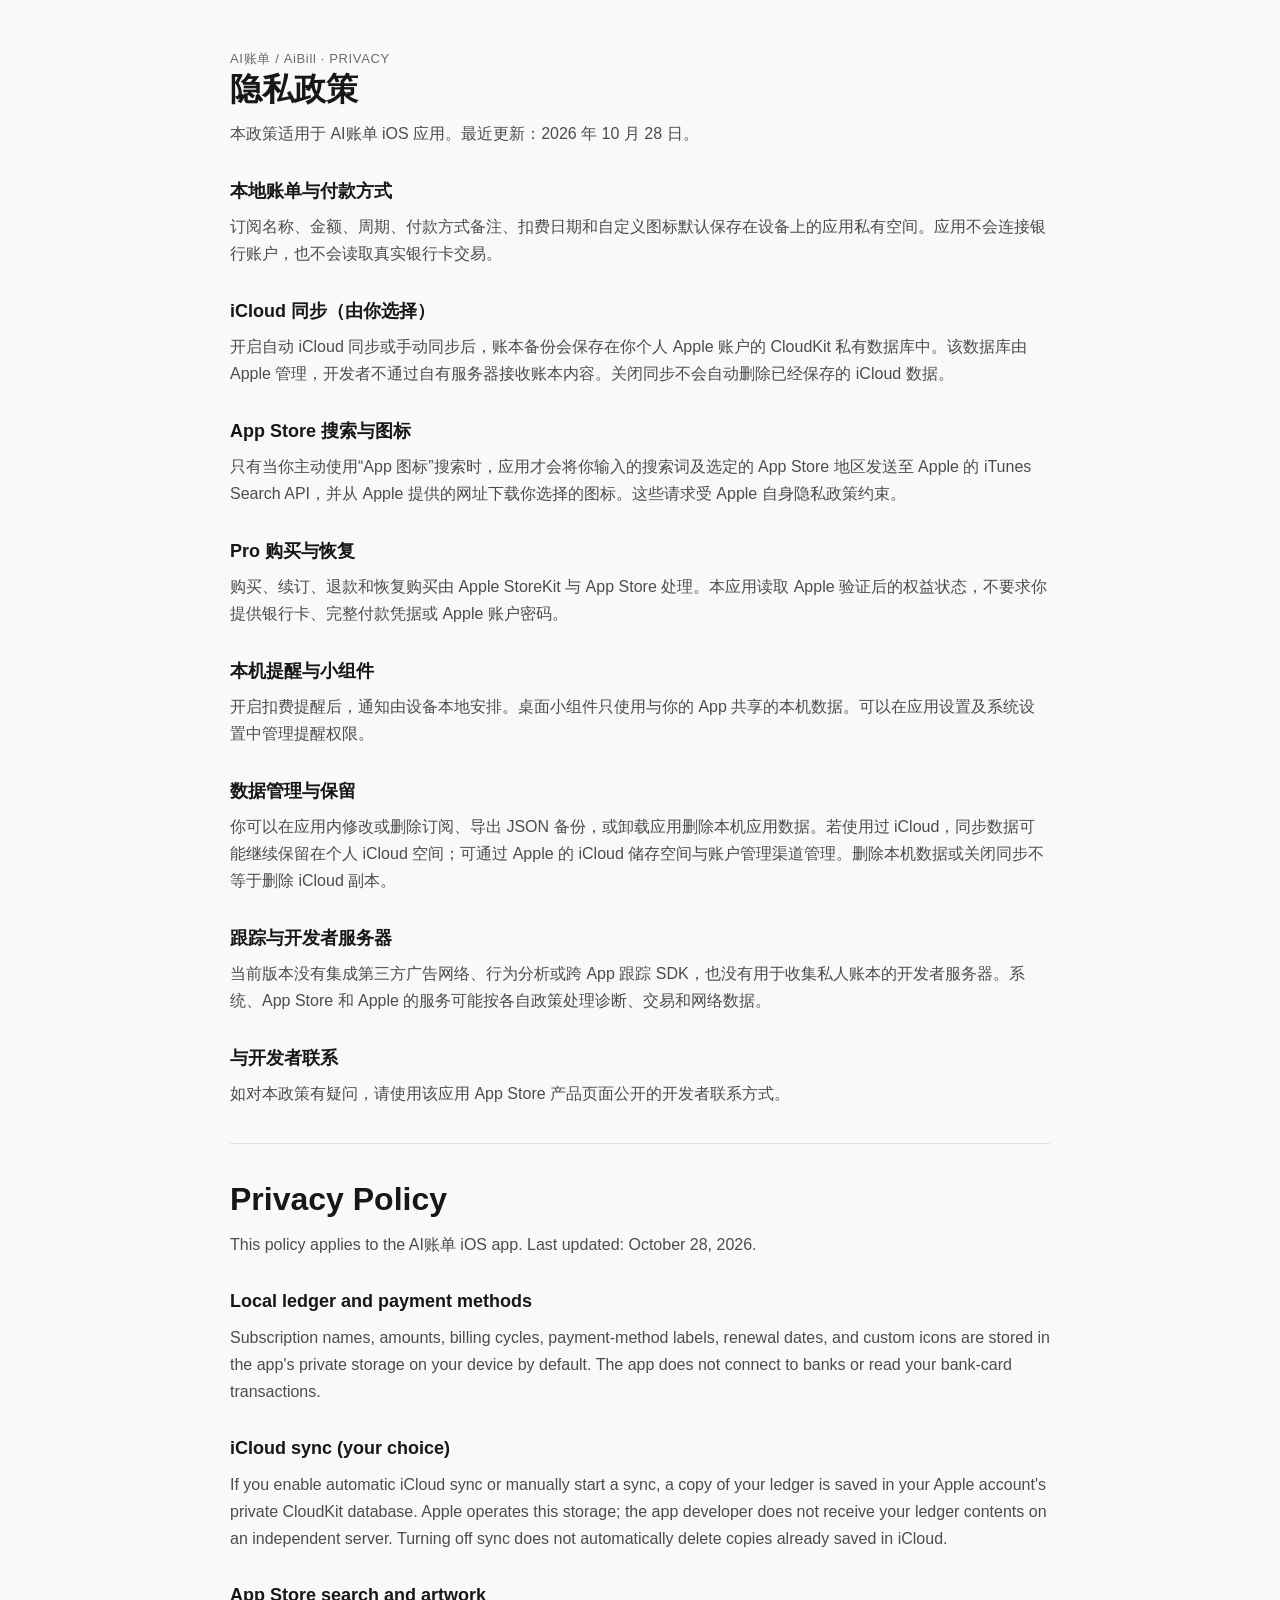
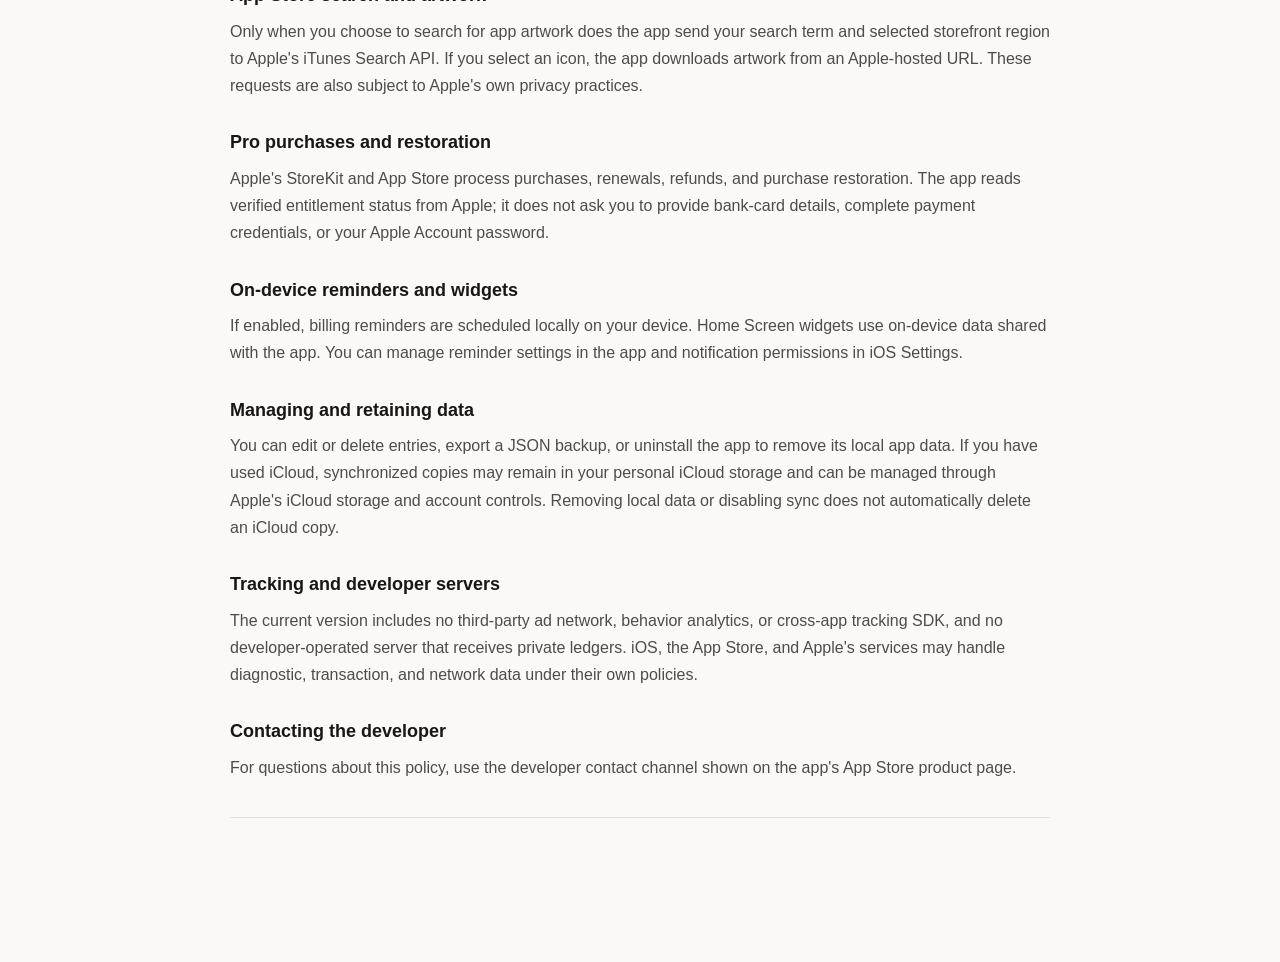
==== ai-bill/privacy/index.html @ ed978ad9 "Add bilingual AI账单 privacy policy" ====
<!DOCTYPE html>
<html lang="en">
<head><meta charset="utf-8"><meta name="viewport" content="width=device-width,initial-scale=1"><title>AI账单 · Privacy Policy / 隐私政策</title><style>body{margin:0;background:#faf9f7;color:#171717;font:16px/1.7 -apple-system,BlinkMacSystemFont,"Helvetica Neue",Arial,sans-serif}main{max-width:820px;margin:48px auto;padding:0 26px 60px}.eyebrow{font-size:13px;color:#6b6b6b;letter-spacing:.05em}h1{font-size:32px;line-height:1.2;margin:0 0 12px}h2{font-size:18px;margin:28px 0 7px}p{margin:0;color:#4c4c4c}hr{border:0;border-top:1px solid #e4e1de;margin:36px 0}.note{margin:12px 0 20px}@media(max-width:650px){main{margin:24px auto}h1{font-size:27px}}</style></head>
<body><main><div class="eyebrow">AI账单 / AiBill · PRIVACY</div>
<section lang="zh-Hans">
<h1>隐私政策</h1>
<p class="note">本政策适用于 AI账单 iOS 应用。最近更新：2026 年 10 月 28 日。</p>
<h2>本地账单与付款方式</h2><p>订阅名称、金额、周期、付款方式备注、扣费日期和自定义图标默认保存在设备上的应用私有空间。应用不会连接银行账户，也不会读取真实银行卡交易。</p>
<h2>iCloud 同步（由你选择）</h2><p>开启自动 iCloud 同步或手动同步后，账本备份会保存在你个人 Apple 账户的 CloudKit 私有数据库中。该数据库由 Apple 管理，开发者不通过自有服务器接收账本内容。关闭同步不会自动删除已经保存的 iCloud 数据。</p>
<h2>App Store 搜索与图标</h2><p>只有当你主动使用“App 图标”搜索时，应用才会将你输入的搜索词及选定的 App Store 地区发送至 Apple 的 iTunes Search API，并从 Apple 提供的网址下载你选择的图标。这些请求受 Apple 自身隐私政策约束。</p>
<h2>Pro 购买与恢复</h2><p>购买、续订、退款和恢复购买由 Apple StoreKit 与 App Store 处理。本应用读取 Apple 验证后的权益状态，不要求你提供银行卡、完整付款凭据或 Apple 账户密码。</p>
<h2>本机提醒与小组件</h2><p>开启扣费提醒后，通知由设备本地安排。桌面小组件只使用与你的 App 共享的本机数据。可以在应用设置及系统设置中管理提醒权限。</p>
<h2>数据管理与保留</h2><p>你可以在应用内修改或删除订阅、导出 JSON 备份，或卸载应用删除本机应用数据。若使用过 iCloud，同步数据可能继续保留在个人 iCloud 空间；可通过 Apple 的 iCloud 储存空间与账户管理渠道管理。删除本机数据或关闭同步不等于删除 iCloud 副本。</p>
<h2>跟踪与开发者服务器</h2><p>当前版本没有集成第三方广告网络、行为分析或跨 App 跟踪 SDK，也没有用于收集私人账本的开发者服务器。系统、App Store 和 Apple 的服务可能按各自政策处理诊断、交易和网络数据。</p>
<h2>与开发者联系</h2><p>如对本政策有疑问，请使用该应用 App Store 产品页面公开的开发者联系方式。</p>
</section>
<hr>
<section lang="en">
<h1>Privacy Policy</h1>
<p class="note">This policy applies to the AI账单 iOS app. Last updated: October 28, 2026.</p>
<h2>Local ledger and payment methods</h2><p>Subscription names, amounts, billing cycles, payment-method labels, renewal dates, and custom icons are stored in the app&#x27;s private storage on your device by default. The app does not connect to banks or read your bank-card transactions.</p>
<h2>iCloud sync (your choice)</h2><p>If you enable automatic iCloud sync or manually start a sync, a copy of your ledger is saved in your Apple account&#x27;s private CloudKit database. Apple operates this storage; the app developer does not receive your ledger contents on an independent server. Turning off sync does not automatically delete copies already saved in iCloud.</p>
<h2>App Store search and artwork</h2><p>Only when you choose to search for app artwork does the app send your search term and selected storefront region to Apple&#x27;s iTunes Search API. If you select an icon, the app downloads artwork from an Apple-hosted URL. These requests are also subject to Apple&#x27;s own privacy practices.</p>
<h2>Pro purchases and restoration</h2><p>Apple&#x27;s StoreKit and App Store process purchases, renewals, refunds, and purchase restoration. The app reads verified entitlement status from Apple; it does not ask you to provide bank-card details, complete payment credentials, or your Apple Account password.</p>
<h2>On-device reminders and widgets</h2><p>If enabled, billing reminders are scheduled locally on your device. Home Screen widgets use on-device data shared with the app. You can manage reminder settings in the app and notification permissions in iOS Settings.</p>
<h2>Managing and retaining data</h2><p>You can edit or delete entries, export a JSON backup, or uninstall the app to remove its local app data. If you have used iCloud, synchronized copies may remain in your personal iCloud storage and can be managed through Apple&#x27;s iCloud storage and account controls. Removing local data or disabling sync does not automatically delete an iCloud copy.</p>
<h2>Tracking and developer servers</h2><p>The current version includes no third-party ad network, behavior analytics, or cross-app tracking SDK, and no developer-operated server that receives private ledgers. iOS, the App Store, and Apple&#x27;s services may handle diagnostic, transaction, and network data under their own policies.</p>
<h2>Contacting the developer</h2><p>For questions about this policy, use the developer contact channel shown on the app&#x27;s App Store product page.</p>
</section>
<hr>
</main></body></html>
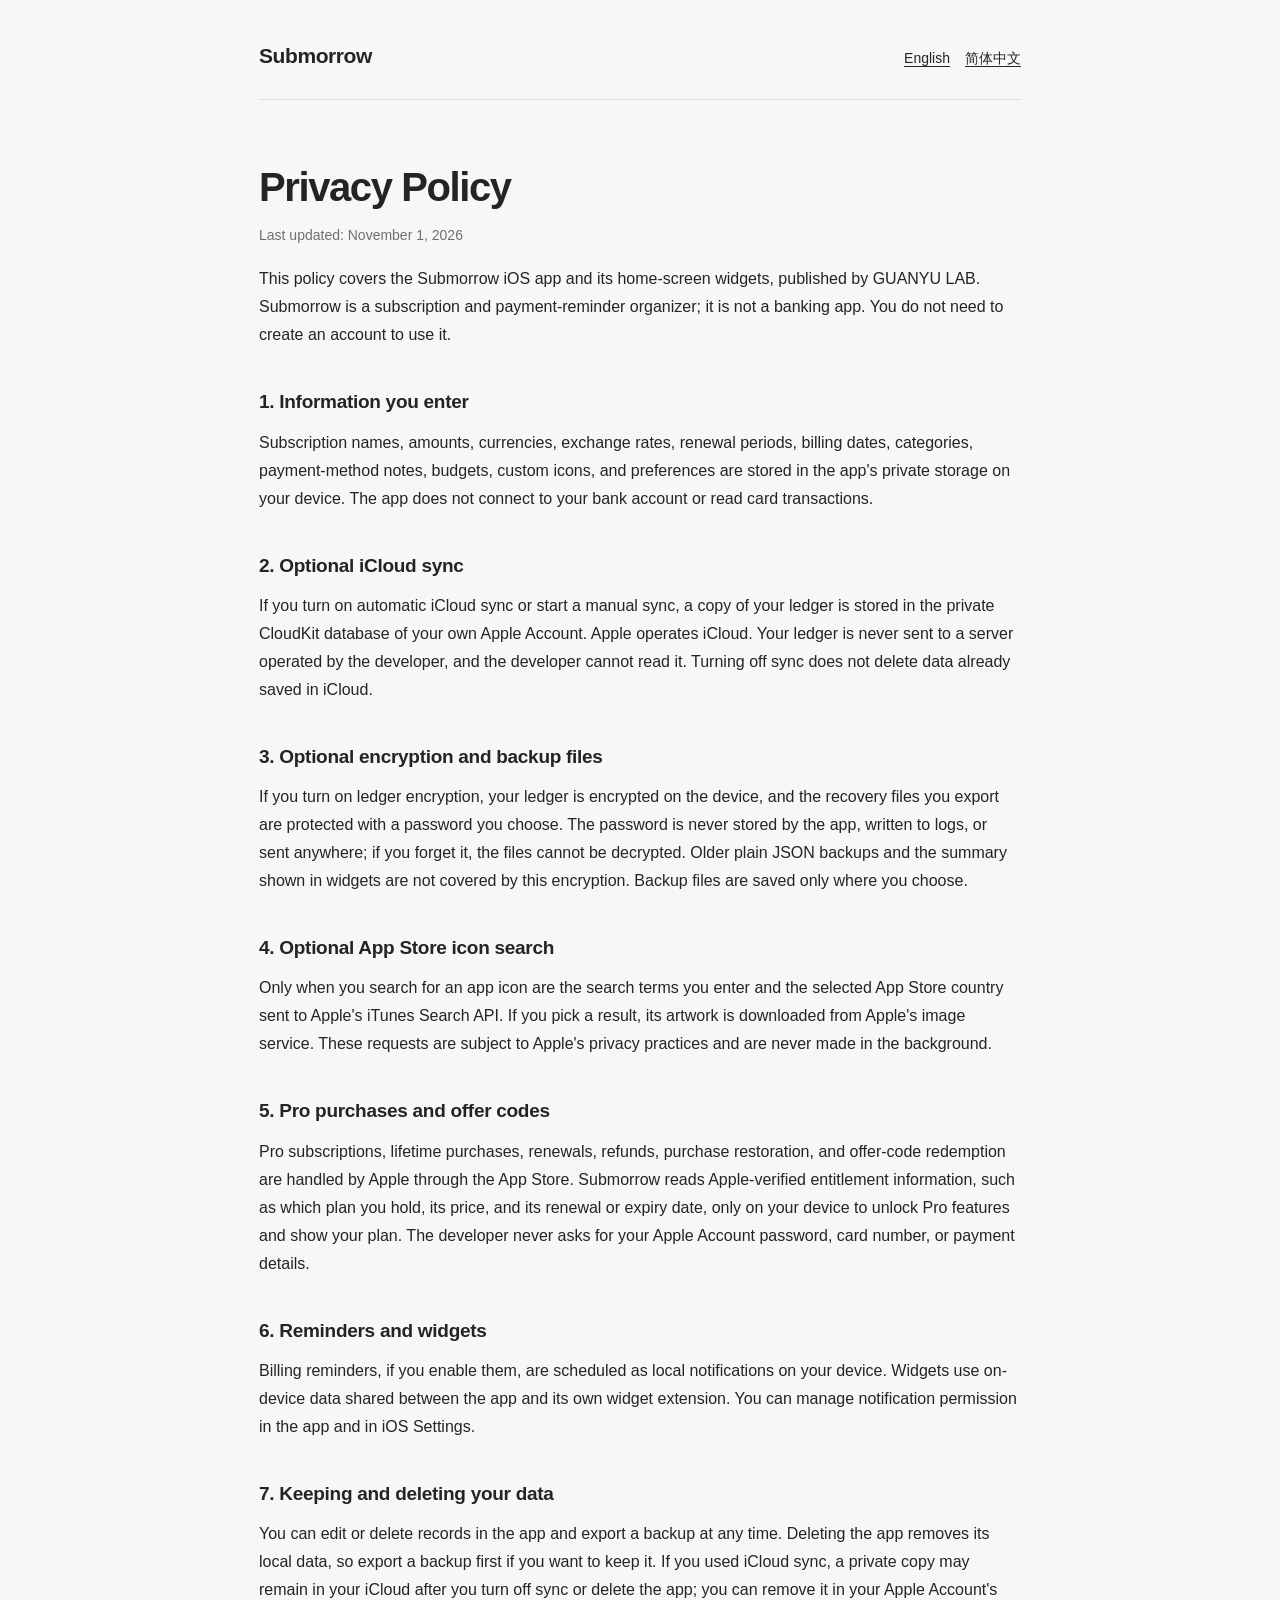
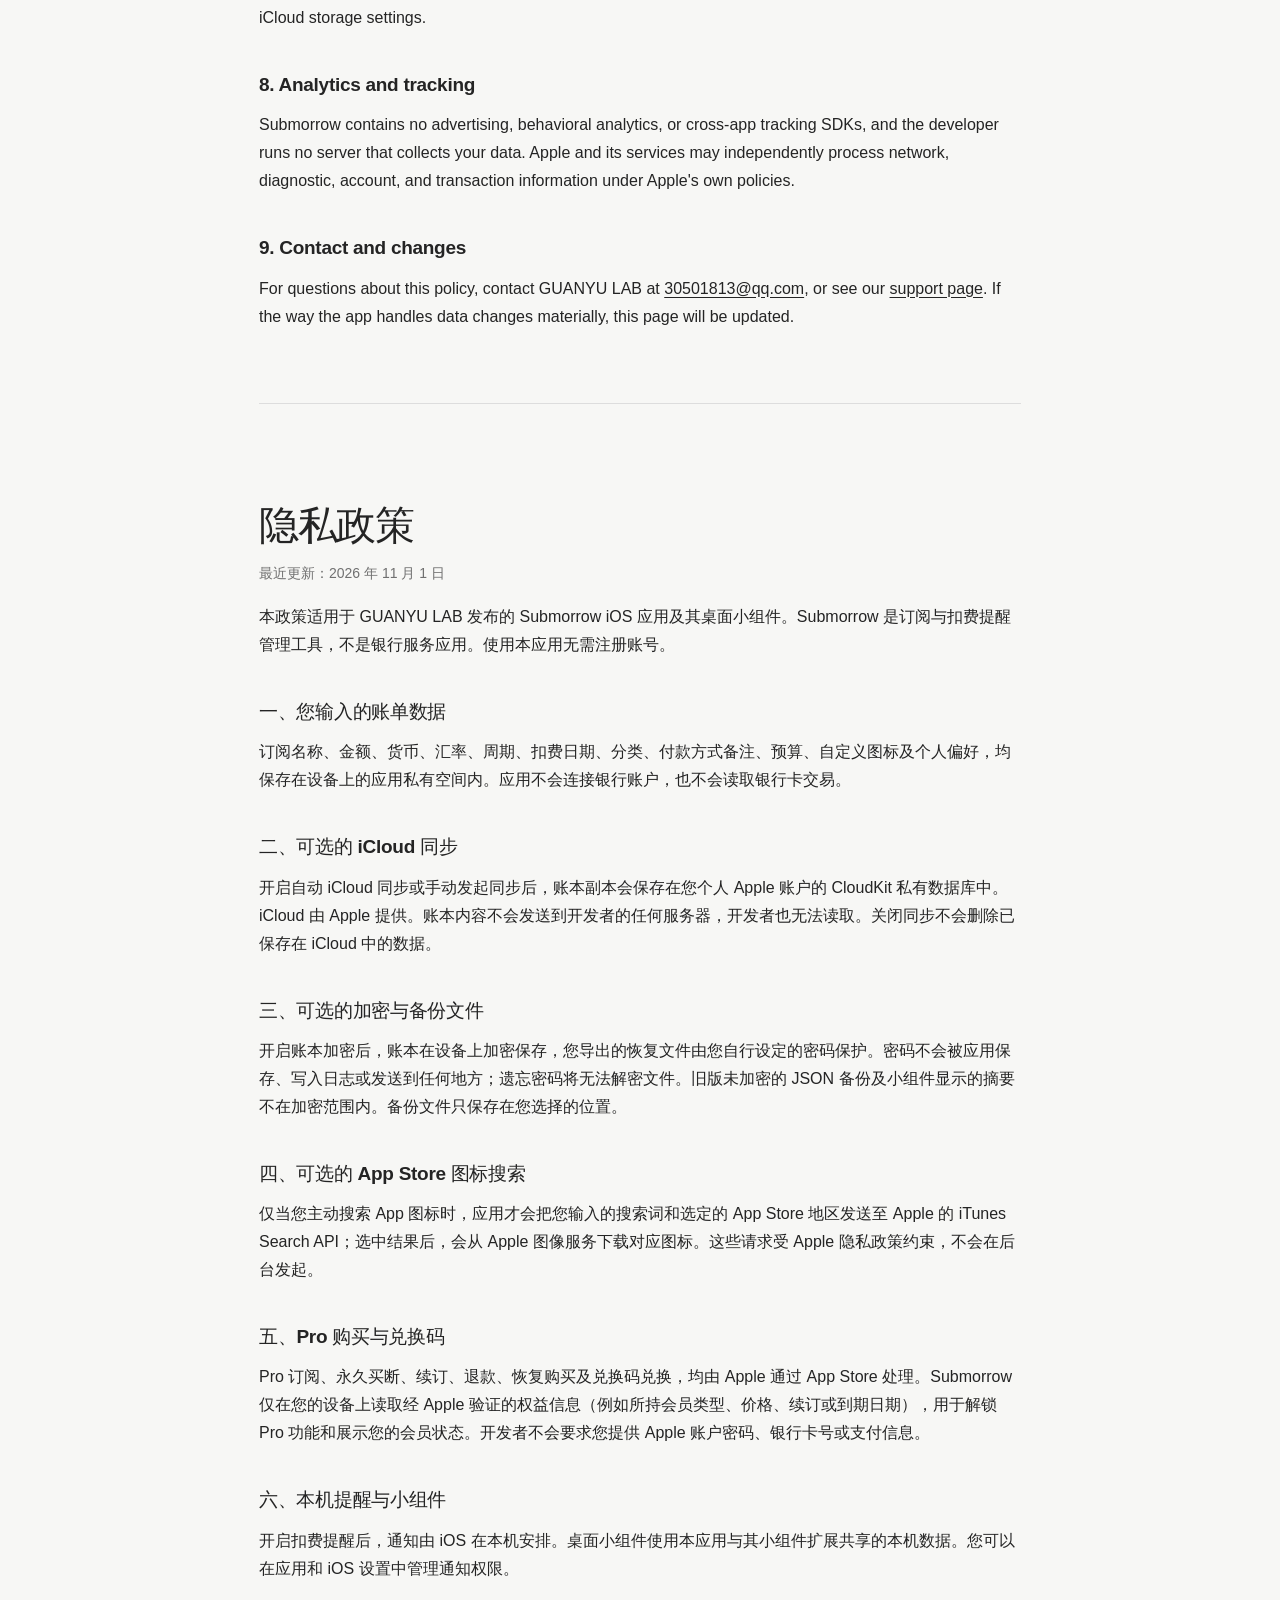
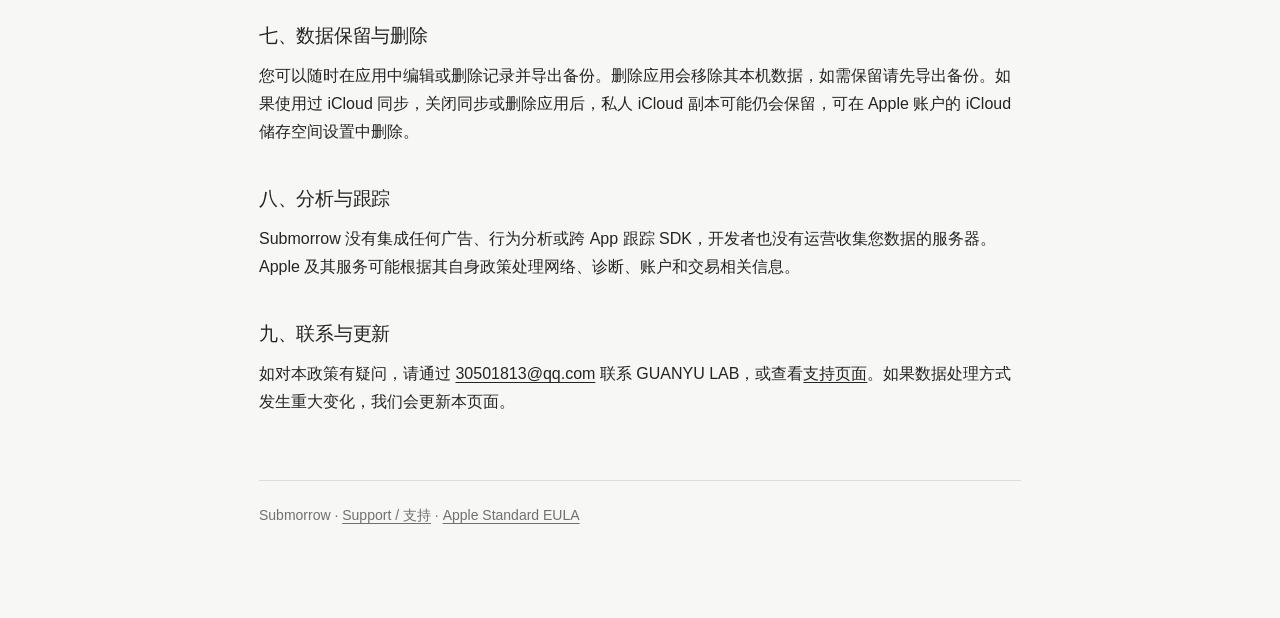
==== commit 21dec8c7: "Update privacy policy and support for Submorrow Rename AI账单 to Submorrow, cover optional encryption," ====
--- a/ai-bill/privacy/index.html
+++ b/ai-bill/privacy/index.html
@@ -1,31 +1,6 @@
-<!DOCTYPE html>
-<html lang="en">
-<head><meta charset="utf-8"><meta name="viewport" content="width=device-width,initial-scale=1"><title>AI账单 · Privacy Policy / 隐私政策</title><style>body{margin:0;background:#faf9f7;color:#171717;font:16px/1.7 -apple-system,BlinkMacSystemFont,"Helvetica Neue",Arial,sans-serif}main{max-width:820px;margin:48px auto;padding:0 26px 60px}.eyebrow{font-size:13px;color:#6b6b6b;letter-spacing:.05em}h1{font-size:32px;line-height:1.2;margin:0 0 12px}h2{font-size:18px;margin:28px 0 7px}p{margin:0;color:#4c4c4c}hr{border:0;border-top:1px solid #e4e1de;margin:36px 0}.note{margin:12px 0 20px}@media(max-width:650px){main{margin:24px auto}h1{font-size:27px}}</style></head>
-<body><main><div class="eyebrow">AI账单 / AiBill · PRIVACY</div>
-<section lang="zh-Hans">
-<h1>隐私政策</h1>
-<p class="note">本政策适用于 AI账单 iOS 应用。最近更新：2026 年 10 月 28 日。</p>
-<h2>本地账单与付款方式</h2><p>订阅名称、金额、周期、付款方式备注、扣费日期和自定义图标默认保存在设备上的应用私有空间。应用不会连接银行账户，也不会读取真实银行卡交易。</p>
-<h2>iCloud 同步（由你选择）</h2><p>开启自动 iCloud 同步或手动同步后，账本备份会保存在你个人 Apple 账户的 CloudKit 私有数据库中。该数据库由 Apple 管理，开发者不通过自有服务器接收账本内容。关闭同步不会自动删除已经保存的 iCloud 数据。</p>
-<h2>App Store 搜索与图标</h2><p>只有当你主动使用“App 图标”搜索时，应用才会将你输入的搜索词及选定的 App Store 地区发送至 Apple 的 iTunes Search API，并从 Apple 提供的网址下载你选择的图标。这些请求受 Apple 自身隐私政策约束。</p>
-<h2>Pro 购买与恢复</h2><p>购买、续订、退款和恢复购买由 Apple StoreKit 与 App Store 处理。本应用读取 Apple 验证后的权益状态，不要求你提供银行卡、完整付款凭据或 Apple 账户密码。</p>
-<h2>本机提醒与小组件</h2><p>开启扣费提醒后，通知由设备本地安排。桌面小组件只使用与你的 App 共享的本机数据。可以在应用设置及系统设置中管理提醒权限。</p>
-<h2>数据管理与保留</h2><p>你可以在应用内修改或删除订阅、导出 JSON 备份，或卸载应用删除本机应用数据。若使用过 iCloud，同步数据可能继续保留在个人 iCloud 空间；可通过 Apple 的 iCloud 储存空间与账户管理渠道管理。删除本机数据或关闭同步不等于删除 iCloud 副本。</p>
-<h2>跟踪与开发者服务器</h2><p>当前版本没有集成第三方广告网络、行为分析或跨 App 跟踪 SDK，也没有用于收集私人账本的开发者服务器。系统、App Store 和 Apple 的服务可能按各自政策处理诊断、交易和网络数据。</p>
-<h2>与开发者联系</h2><p>如对本政策有疑问，请使用该应用 App Store 产品页面公开的开发者联系方式。</p>
-</section>
-<hr>
-<section lang="en">
-<h1>Privacy Policy</h1>
-<p class="note">This policy applies to the AI账单 iOS app. Last updated: October 28, 2026.</p>
-<h2>Local ledger and payment methods</h2><p>Subscription names, amounts, billing cycles, payment-method labels, renewal dates, and custom icons are stored in the app&#x27;s private storage on your device by default. The app does not connect to banks or read your bank-card transactions.</p>
-<h2>iCloud sync (your choice)</h2><p>If you enable automatic iCloud sync or manually start a sync, a copy of your ledger is saved in your Apple account&#x27;s private CloudKit database. Apple operates this storage; the app developer does not receive your ledger contents on an independent server. Turning off sync does not automatically delete copies already saved in iCloud.</p>
-<h2>App Store search and artwork</h2><p>Only when you choose to search for app artwork does the app send your search term and selected storefront region to Apple&#x27;s iTunes Search API. If you select an icon, the app downloads artwork from an Apple-hosted URL. These requests are also subject to Apple&#x27;s own privacy practices.</p>
-<h2>Pro purchases and restoration</h2><p>Apple&#x27;s StoreKit and App Store process purchases, renewals, refunds, and purchase restoration. The app reads verified entitlement status from Apple; it does not ask you to provide bank-card details, complete payment credentials, or your Apple Account password.</p>
-<h2>On-device reminders and widgets</h2><p>If enabled, billing reminders are scheduled locally on your device. Home Screen widgets use on-device data shared with the app. You can manage reminder settings in the app and notification permissions in iOS Settings.</p>
-<h2>Managing and retaining data</h2><p>You can edit or delete entries, export a JSON backup, or uninstall the app to remove its local app data. If you have used iCloud, synchronized copies may remain in your personal iCloud storage and can be managed through Apple&#x27;s iCloud storage and account controls. Removing local data or disabling sync does not automatically delete an iCloud copy.</p>
-<h2>Tracking and developer servers</h2><p>The current version includes no third-party ad network, behavior analytics, or cross-app tracking SDK, and no developer-operated server that receives private ledgers. iOS, the App Store, and Apple&#x27;s services may handle diagnostic, transaction, and network data under their own policies.</p>
-<h2>Contacting the developer</h2><p>For questions about this policy, use the developer contact channel shown on the app&#x27;s App Store product page.</p>
-</section>
-<hr>
-</main></body></html>
+<!doctype html>
+<html lang="en"><head><meta charset="utf-8"><meta name="viewport" content="width=device-width, initial-scale=1">
+<title>Privacy Policy | Submorrow</title>
+<link rel="canonical" href="../privacy.html">
+<meta http-equiv="refresh" content="0; url=../privacy.html">
+</head><body><p><a href="../privacy.html">Submorrow Privacy Policy / 隐私政策</a></p></body></html>
